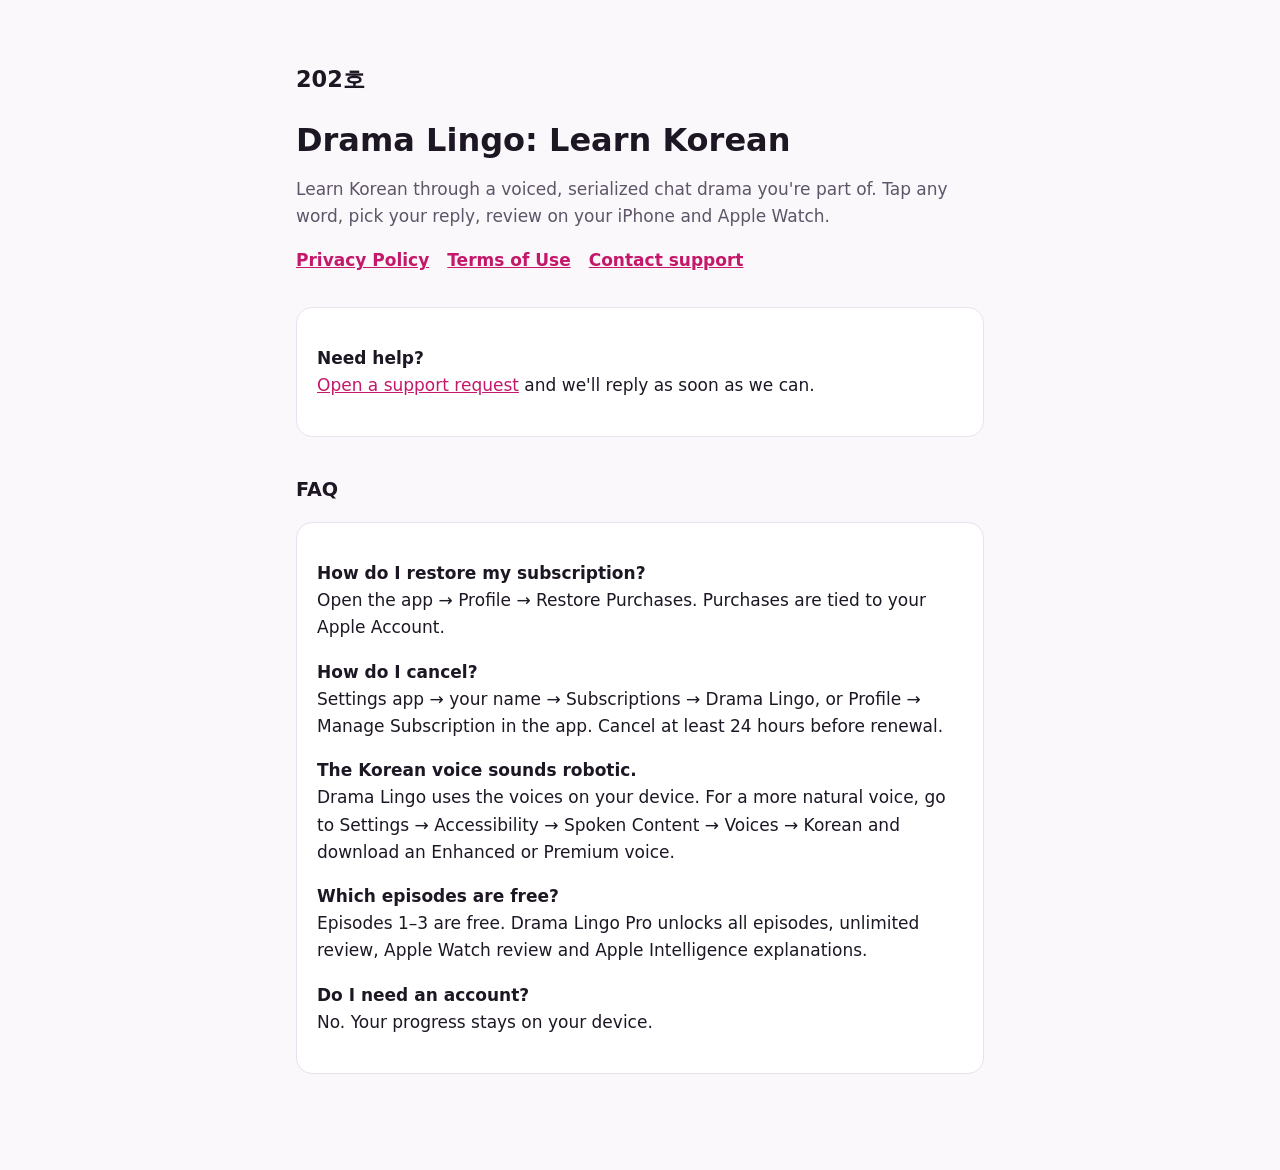
==== index.html @ 4d492e40 "Drama Lingo support + privacy site" ====
<!doctype html><html lang="en"><head><meta charset="utf-8"><meta name="viewport" content="width=device-width,initial-scale=1">
<title>Drama Lingo — Support</title><link rel="stylesheet" href="style.css"></head><body><main>
<p class="ko">202호</p><h1>Drama Lingo: Learn Korean</h1>
<p class="muted">Learn Korean through a voiced, serialized chat drama you're part of. Tap any word, pick your reply, review on your iPhone and Apple Watch.</p>
<nav class="nav"><a href="privacy.html">Privacy Policy</a><a href="https://www.apple.com/legal/internet-services/itunes/dev/stdeula/">Terms of Use</a><a href="https://github.com/xxmnewman9xx/drama-lingo-site/issues">Contact support</a></nav>
<div class="card"><p><b>Need help?</b><br><a href="https://github.com/xxmnewman9xx/drama-lingo-site/issues/new">Open a support request</a> and we'll reply as soon as we can.</p></div>
<h2>FAQ</h2>
<div class="card"><p><b>How do I restore my subscription?</b><br>Open the app → Profile → Restore Purchases. Purchases are tied to your Apple Account.</p>
<p><b>How do I cancel?</b><br>Settings app → your name → Subscriptions → Drama Lingo, or Profile → Manage Subscription in the app. Cancel at least 24 hours before renewal.</p>
<p><b>The Korean voice sounds robotic.</b><br>Drama Lingo uses the voices on your device. For a more natural voice, go to Settings → Accessibility → Spoken Content → Voices → Korean and download an Enhanced or Premium voice.</p>
<p><b>Which episodes are free?</b><br>Episodes 1–3 are free. Drama Lingo Pro unlocks all episodes, unlimited review, Apple Watch review and Apple Intelligence explanations.</p>
<p><b>Do I need an account?</b><br>No. Your progress stays on your device.</p></div>
</main></body></html>
---- style.css ----
:root{--bg:#fbf8fc;--fg:#1d1724;--muted:#5d5568;--accent:#c4186a;--card:#fff;--line:#e8e1ee}
@media (prefers-color-scheme:dark){:root{--bg:#0f0b16;--fg:#f3eef8;--muted:#b3a9bf;--accent:#ff4f9a;--card:#1a1424;--line:#2c2338}}
*{box-sizing:border-box}body{margin:0;background:var(--bg);color:var(--fg);font:17px/1.6 -apple-system,BlinkMacSystemFont,"Apple SD Gothic Neo",system-ui,sans-serif}
main{max-width:720px;margin:0 auto;padding:40px 16px 80px}h1{font-size:2rem;line-height:1.2;margin:.2em 0}h2{margin-top:2em;font-size:1.2rem}
a{color:var(--accent)}.nav{display:flex;gap:18px;flex-wrap:wrap;margin:8px 0 32px;font-weight:600}.muted{color:var(--muted)}
.card{background:var(--card);border:1px solid var(--line);border-radius:16px;padding:20px;margin:16px 0}.ko{font-size:1.4rem;font-weight:700}
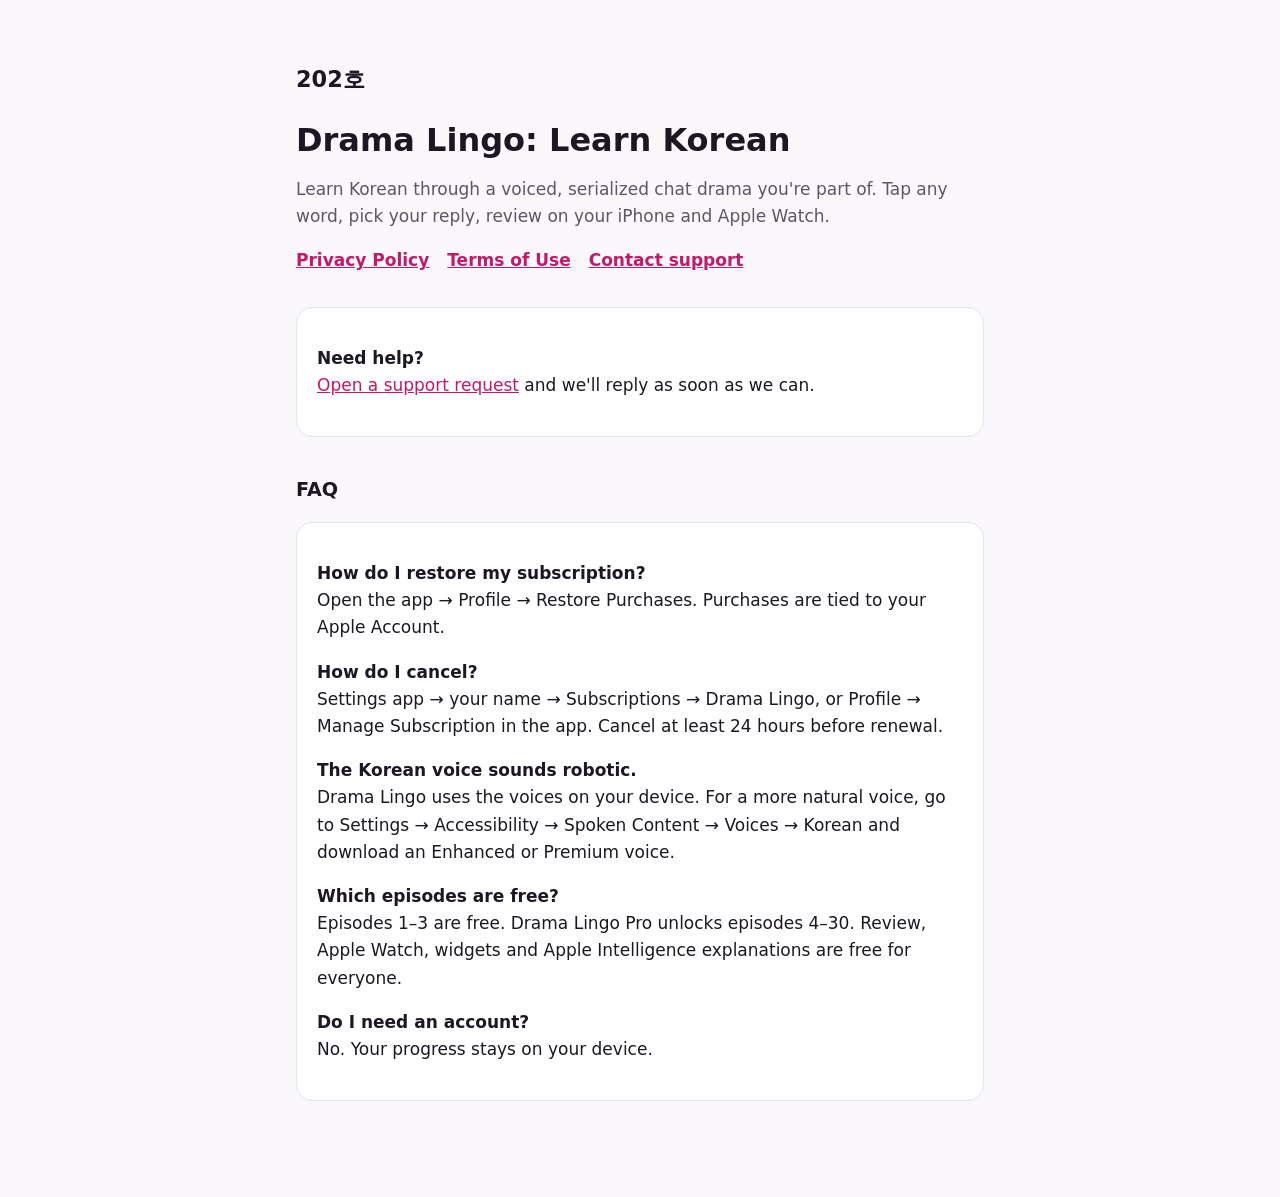
==== commit 8f334166: "FAQ: accurate Pro scope" ====
--- a/index.html
+++ b/index.html
@@ -8,6 +8,6 @@
 <div class="card"><p><b>How do I restore my subscription?</b><br>Open the app → Profile → Restore Purchases. Purchases are tied to your Apple Account.</p>
 <p><b>How do I cancel?</b><br>Settings app → your name → Subscriptions → Drama Lingo, or Profile → Manage Subscription in the app. Cancel at least 24 hours before renewal.</p>
 <p><b>The Korean voice sounds robotic.</b><br>Drama Lingo uses the voices on your device. For a more natural voice, go to Settings → Accessibility → Spoken Content → Voices → Korean and download an Enhanced or Premium voice.</p>
-<p><b>Which episodes are free?</b><br>Episodes 1–3 are free. Drama Lingo Pro unlocks all episodes, unlimited review, Apple Watch review and Apple Intelligence explanations.</p>
+<p><b>Which episodes are free?</b><br>Episodes 1–3 are free. Drama Lingo Pro unlocks episodes 4–30. Review, Apple Watch, widgets and Apple Intelligence explanations are free for everyone.</p>
 <p><b>Do I need an account?</b><br>No. Your progress stays on your device.</p></div>
 </main></body></html>
